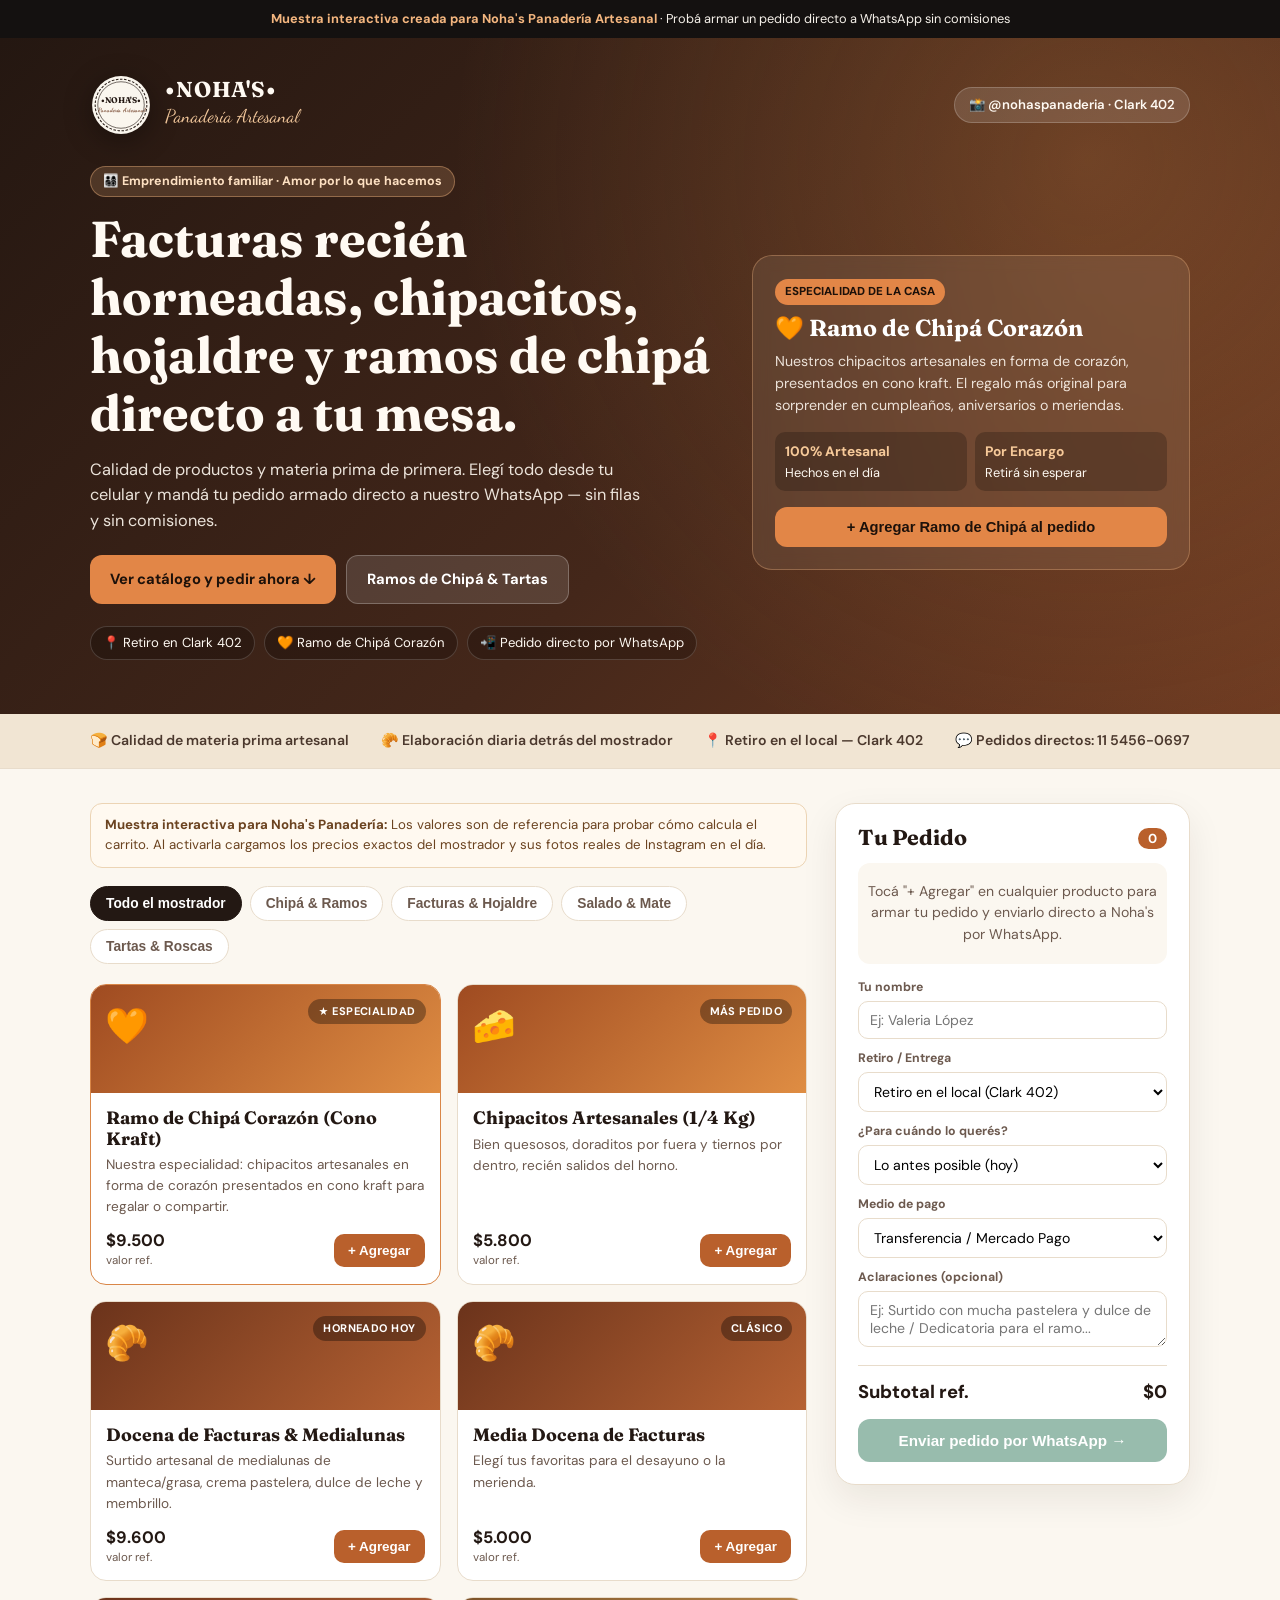
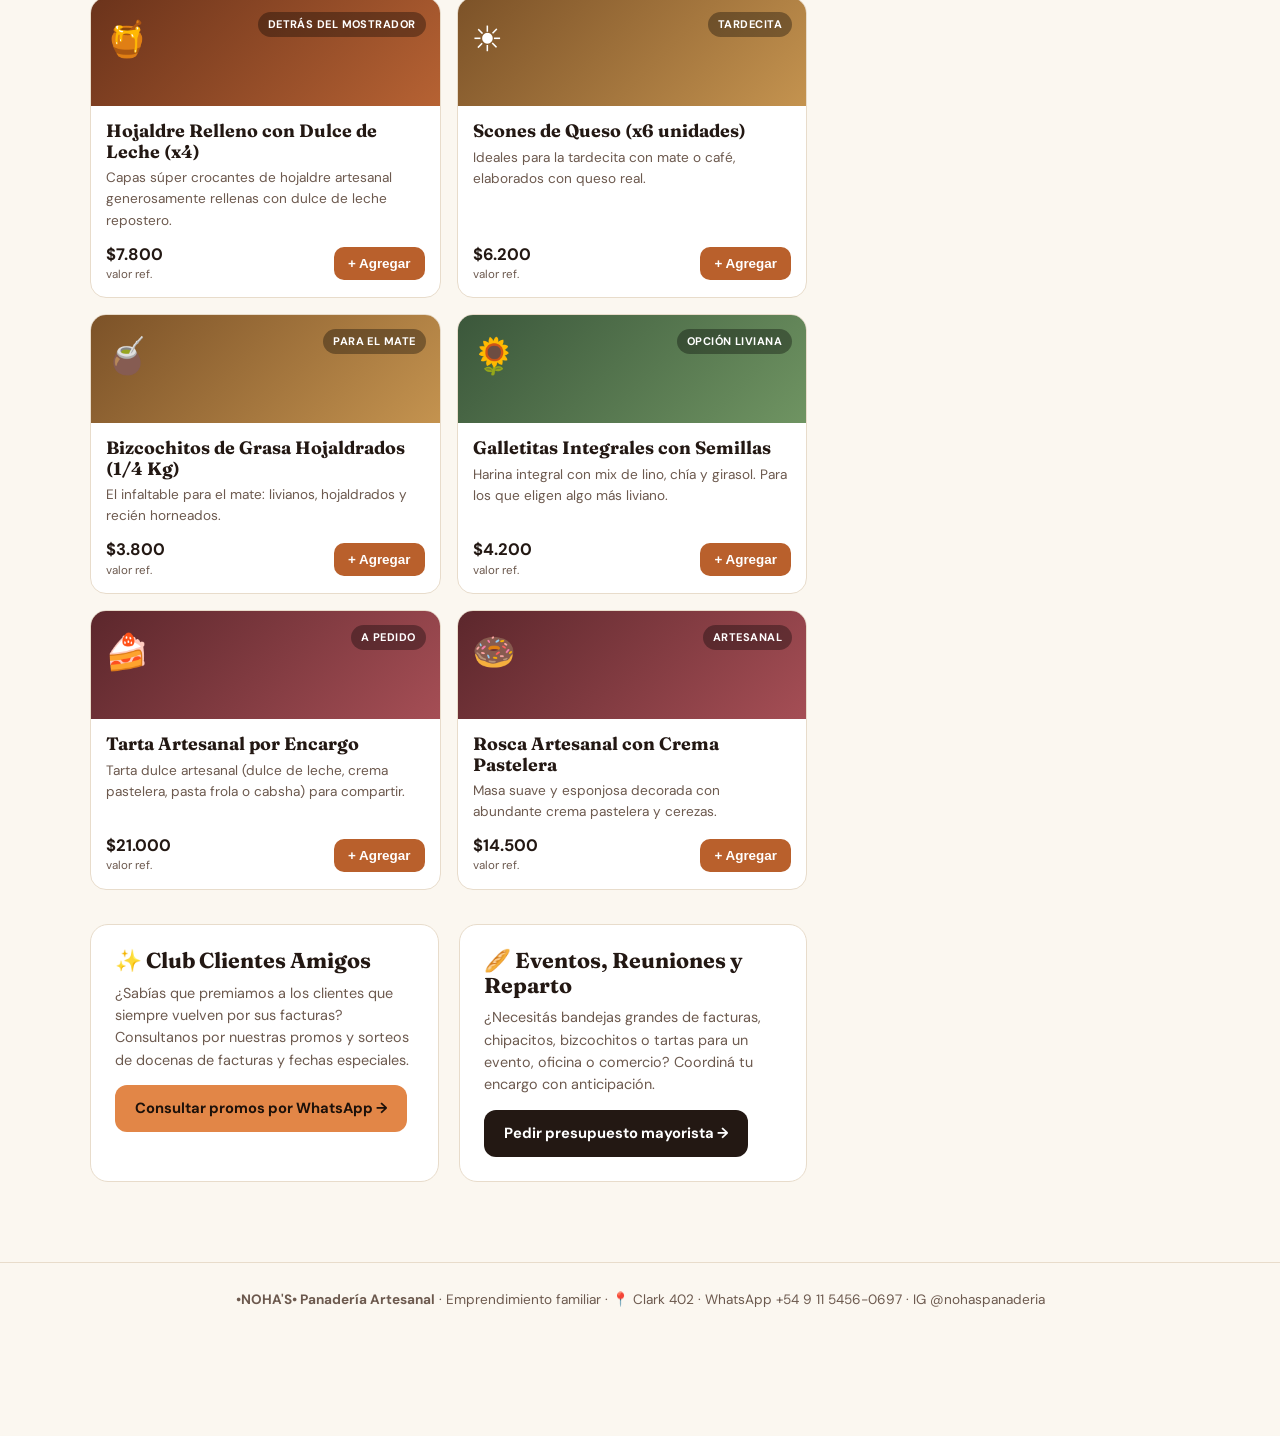
==== demos/nohas-panaderia/index.html @ 88c69ac3 "Agregar demo personalizada para Nohas Panaderia Artesanal" ====
<!DOCTYPE html>
<html lang="es">
<head>
  <meta charset="UTF-8" />
  <meta name="viewport" content="width=device-width, initial-scale=1.0" />
  <title>Noha's Panadería Artesanal — Pedidos Directos | Clark 402</title>
  <meta name="description" content="Emprendimiento familiar de panadería artesanal. Facturas, medialunas, chipacitos, ramos de chipá, scones de queso, hojaldre con dulce de leche y tartas. Pedidos directos a WhatsApp." />
  <link rel="preconnect" href="https://fonts.googleapis.com" />
  <link rel="preconnect" href="https://fonts.gstatic.com" crossorigin />
  <link href="https://fonts.googleapis.com/css2?family=DM+Sans:wght@400;500;600;700&family=Dancing+Script:wght@600;700&family=Fraunces:opsz,wght@9..144,600;9..144,700&display=swap" rel="stylesheet" />
  <style>
    :root {
      --bg: #fbf7f0;
      --kraft: #f1e5d3;
      --card: #ffffff;
      --ink: #231813;
      --muted: #6c594e;
      --crust: #b9602c;
      --crust-d: #96491e;
      --green: #1c6b4a;
      --green-d: #145338;
      --border: #e8dccb;
      --shadow: 0 14px 36px rgba(35, 24, 19, 0.08);
    }
    *, *::before, *::after { box-sizing: border-box; }
    html { scroll-behavior: smooth; }
    body {
      margin: 0;
      font-family: 'DM Sans', system-ui, -apple-system, sans-serif;
      background: var(--bg);
      color: var(--ink);
      line-height: 1.55;
      padding-bottom: 100px;
    }
    h1, h2, h3 { font-family: 'Fraunces', Georgia, serif; margin: 0; line-height: 1.15; }
    a { color: inherit; text-decoration: none; }

    /* Top sample bar */
    .demo-bar {
      background: #141110;
      color: #f6f1ea;
      padding: 9px 16px;
      font-size: 0.8rem;
      display: flex;
      justify-content: center;
      align-items: center;
      flex-wrap: wrap;
      gap: 10px;
      text-align: center;
    }
    .demo-bar strong { color: #f4b67f; }

    .wrap { width: min(1100px, 92%); margin: 0 auto; }

    /* Hero */
    .hero {
      background:
        radial-gradient(circle at 85% 18%, rgba(217, 134, 67, 0.28), transparent 52%),
        linear-gradient(135deg, #241711 0%, #44271a 58%, #6d3a21 100%);
      color: #fffaf3;
      padding: 36px 0 54px;
    }
    .hero-nav {
      display: flex;
      justify-content: space-between;
      align-items: center;
      flex-wrap: wrap;
      gap: 14px;
      margin-bottom: 30px;
    }
    .brand-lockup {
      display: flex;
      align-items: center;
      gap: 13px;
    }
    .stamp {
      width: 62px;
      height: 62px;
      flex-shrink: 0;
      filter: drop-shadow(0 6px 14px rgba(0, 0, 0, 0.35));
    }
    .brand-title {
      font-family: 'Fraunces', serif;
      font-size: 1.35rem;
      font-weight: 700;
      letter-spacing: 0.04em;
      line-height: 1.05;
    }
    .brand-sub {
      font-family: 'Dancing Script', cursive;
      font-size: 1.15rem;
      color: #f3c89c;
      display: block;
    }
    .ig-pill {
      background: rgba(255, 255, 255, 0.13);
      border: 1px solid rgba(255, 255, 255, 0.2);
      padding: 7px 14px;
      border-radius: 999px;
      font-size: 0.82rem;
      font-weight: 600;
      display: inline-flex;
      align-items: center;
      gap: 6px;
    }
    .hero-grid {
      display: grid;
      grid-template-columns: 1.18fr 0.82fr;
      gap: 32px;
      align-items: center;
    }
    .kicker {
      display: inline-block;
      background: rgba(244, 182, 127, 0.18);
      border: 1px solid rgba(244, 182, 127, 0.4);
      color: #fde0c2;
      padding: 5px 12px;
      border-radius: 999px;
      font-size: 0.78rem;
      font-weight: 700;
      margin-bottom: 14px;
    }
    .hero h1 {
      font-size: clamp(2rem, 4.4vw, 3.15rem);
      margin-bottom: 14px;
    }
    .hero-lead {
      font-size: 1.02rem;
      color: rgba(255, 248, 240, 0.9);
      margin: 0 0 22px;
      max-width: 560px;
    }
    .hero-actions {
      display: flex;
      flex-wrap: wrap;
      gap: 10px;
      margin-bottom: 22px;
    }
    .btn {
      display: inline-flex;
      align-items: center;
      justify-content: center;
      gap: 8px;
      padding: 12px 20px;
      border-radius: 12px;
      font-weight: 700;
      font-size: 0.92rem;
      border: none;
      cursor: pointer;
      transition: transform 0.14s ease, background 0.14s ease;
    }
    .btn:hover { transform: translateY(-1px); }
    .btn-warm { background: #e28647; color: #1d110a; }
    .btn-warm:hover { background: #d47636; }
    .btn-ghost { background: rgba(255, 255, 255, 0.12); color: #fff; border: 1px solid rgba(255, 255, 255, 0.24); }
    .hero-badges {
      display: flex;
      flex-wrap: wrap;
      gap: 9px;
      font-size: 0.82rem;
    }
    .hero-badges span {
      background: rgba(0, 0, 0, 0.24);
      border: 1px solid rgba(255, 255, 255, 0.16);
      padding: 6px 12px;
      border-radius: 999px;
    }

    /* Highlight promo card in hero */
    .signature-card {
      background: rgba(255, 250, 243, 0.08);
      border: 1px solid rgba(244, 182, 127, 0.34);
      backdrop-filter: blur(8px);
      border-radius: 20px;
      padding: 22px;
    }
    .sig-tag {
      display: inline-block;
      background: #e28647;
      color: #1d110a;
      font-size: 0.72rem;
      font-weight: 800;
      padding: 4px 10px;
      border-radius: 999px;
      text-transform: uppercase;
      margin-bottom: 10px;
    }
    .signature-card h3 { font-size: 1.45rem; margin-bottom: 8px; color: #fff; }
    .signature-card p { font-size: 0.89rem; color: rgba(255, 248, 240, 0.88); margin: 0 0 16px; }
    .sig-points {
      display: grid;
      grid-template-columns: 1fr 1fr;
      gap: 8px;
      margin-bottom: 16px;
      font-size: 0.8rem;
    }
    .sig-points div {
      background: rgba(0, 0, 0, 0.22);
      border-radius: 10px;
      padding: 9px 10px;
    }
    .sig-points strong { display: block; color: #f6c999; font-size: 0.86rem; }

    /* Story strip */
    .story-strip {
      background: var(--kraft);
      border-bottom: 1px solid var(--border);
      padding: 16px 0;
    }
    .story-inner {
      display: flex;
      justify-content: space-between;
      align-items: center;
      flex-wrap: wrap;
      gap: 12px;
      font-size: 0.88rem;
      color: #4b382d;
      font-weight: 600;
    }

    /* Main Shop Layout */
    .shop-section { padding: 34px 0 40px; }
    .shop-layout {
      display: grid;
      grid-template-columns: 1fr 355px;
      gap: 28px;
      align-items: start;
    }
    .notice {
      background: #fff9f0;
      border: 1px solid #ecd4b4;
      color: #6b4320;
      border-radius: 12px;
      padding: 11px 14px;
      font-size: 0.83rem;
      margin-bottom: 18px;
    }

    .filters {
      display: flex;
      flex-wrap: wrap;
      gap: 8px;
      margin-bottom: 20px;
    }
    .fbtn {
      border: 1px solid var(--border);
      background: var(--card);
      color: var(--muted);
      padding: 9px 15px;
      border-radius: 999px;
      font-weight: 600;
      font-size: 0.86rem;
      cursor: pointer;
    }
    .fbtn.active {
      background: var(--ink);
      color: #fff;
      border-color: var(--ink);
    }

    .products-grid {
      display: grid;
      grid-template-columns: repeat(2, 1fr);
      gap: 16px;
    }
    .pcard {
      background: var(--card);
      border: 1px solid var(--border);
      border-radius: 16px;
      overflow: hidden;
      display: flex;
      flex-direction: column;
      transition: box-shadow 0.16s ease, transform 0.16s ease;
    }
    .pcard:hover { box-shadow: var(--shadow); transform: translateY(-2px); }
    .pcard.featured { border-color: #d98647; }

    .part {
      height: 108px;
      padding: 14px;
      display: flex;
      justify-content: space-between;
      align-items: flex-start;
      color: #fff;
      font-size: 2.2rem;
    }
    .art-chipa { background: linear-gradient(135deg, #9f4b21, #df8d43); }
    .art-dulce { background: linear-gradient(135deg, #6b331b, #b66233); }
    .art-salado { background: linear-gradient(135deg, #7c5228, #c4934f); }
    .art-tartas { background: linear-gradient(135deg, #5c272c, #a54e55); }
    .art-sano { background: linear-gradient(135deg, #3b573b, #6f9462); }

    .ptag {
      background: rgba(0, 0, 0, 0.34);
      font-size: 0.69rem;
      font-weight: 700;
      padding: 4px 10px;
      border-radius: 999px;
      letter-spacing: 0.04em;
    }
    .pbody {
      padding: 15px;
      display: flex;
      flex-direction: column;
      flex: 1;
    }
    .pbody h3 { font-size: 1.12rem; margin-bottom: 5px; }
    .pbody p { color: var(--muted); font-size: 0.85rem; margin: 0 0 14px; flex: 1; }
    .pbot {
      display: flex;
      justify-content: space-between;
      align-items: center;
      gap: 8px;
    }
    .price-wrap { line-height: 1.15; }
    .price { font-weight: 700; font-size: 1.04rem; display: block; }
    .price-ref { font-size: 0.72rem; color: var(--muted); }

    .add-btn {
      background: var(--crust);
      color: #fff;
      border: none;
      border-radius: 10px;
      padding: 9px 14px;
      font-weight: 700;
      font-size: 0.84rem;
      cursor: pointer;
    }
    .add-btn:hover { background: var(--crust-d); }

    /* Cart Panel */
    .cart {
      position: sticky;
      top: 18px;
      background: var(--card);
      border: 1px solid var(--border);
      border-radius: 20px;
      padding: 22px;
      box-shadow: var(--shadow);
    }
    .cart h2 {
      font-size: 1.35rem;
      margin-bottom: 12px;
      display: flex;
      justify-content: space-between;
      align-items: center;
    }
    .cnt {
      background: var(--crust);
      color: #fff;
      font-family: 'DM Sans', sans-serif;
      font-size: 0.82rem;
      padding: 3px 10px;
      border-radius: 999px;
    }
    .citems {
      display: flex;
      flex-direction: column;
      gap: 10px;
      max-height: 230px;
      overflow-y: auto;
      margin-bottom: 14px;
    }
    .empty {
      text-align: center;
      color: var(--muted);
      font-size: 0.88rem;
      padding: 18px 10px;
      background: var(--bg);
      border-radius: 12px;
    }
    .crow {
      display: flex;
      justify-content: space-between;
      align-items: center;
      gap: 8px;
      padding-bottom: 9px;
      border-bottom: 1px solid var(--border);
      font-size: 0.86rem;
    }
    .qty { display: flex; align-items: center; gap: 6px; }
    .qbtn {
      width: 25px; height: 25px;
      border-radius: 7px;
      border: 1px solid var(--border);
      background: var(--bg);
      font-weight: 700;
      cursor: pointer;
    }

    .fg { margin-bottom: 10px; }
    .fg label { display: block; font-size: 0.77rem; font-weight: 700; color: var(--muted); margin-bottom: 4px; }
    .fg input, .fg select, .fg textarea {
      width: 100%;
      padding: 9px 11px;
      border: 1px solid var(--border);
      border-radius: 10px;
      font-family: inherit;
      font-size: 0.88rem;
      background: #fff;
    }
    .fg textarea { resize: vertical; min-height: 54px; }

    .tot {
      display: flex;
      justify-content: space-between;
      align-items: baseline;
      padding: 12px 0;
      border-top: 1px solid var(--border);
      margin-top: 4px;
      font-size: 1.15rem;
      font-weight: 800;
    }
    .wa-btn {
      width: 100%;
      background: var(--green);
      color: #fff;
      border: none;
      border-radius: 12px;
      padding: 13px 15px;
      font-weight: 700;
      font-size: 0.95rem;
      cursor: pointer;
    }
    .wa-btn:hover { background: var(--green-d); }
    .wa-btn:disabled { opacity: 0.45; cursor: not-allowed; }

    /* Info / Loyalty / Wholesale Band */
    .extra-grid {
      display: grid;
      grid-template-columns: 1fr 1fr;
      gap: 20px;
      margin-top: 34px;
    }
    .extra-card {
      background: var(--card);
      border: 1px solid var(--border);
      border-radius: 18px;
      padding: 24px;
    }
    .extra-card h3 { font-size: 1.35rem; margin-bottom: 8px; }
    .extra-card p { color: var(--muted); font-size: 0.9rem; margin: 0 0 14px; }

    /* Floating mobile cart bar */
    .mobile-bar {
      display: none;
      position: fixed;
      left: 14px;
      right: 14px;
      bottom: 14px;
      background: var(--ink);
      color: #fff;
      border-radius: 16px;
      padding: 13px 18px;
      box-shadow: 0 14px 36px rgba(0, 0, 0, 0.35);
      justify-content: space-between;
      align-items: center;
      z-index: 80;
    }
    .mobile-bar strong { color: #f6c999; }
    .mobile-bar a {
      background: #e28647;
      color: #1d110a;
      font-weight: 800;
      font-size: 0.85rem;
      padding: 8px 14px;
      border-radius: 10px;
    }

    /* Modal */
    .modal-bg {
      position: fixed;
      inset: 0;
      background: rgba(0, 0, 0, 0.62);
      display: none;
      place-items: center;
      padding: 16px;
      z-index: 100;
    }
    .modal-bg.open { display: grid; }
    .modal {
      background: #fff;
      border-radius: 20px;
      padding: 24px;
      width: min(470px, 100%);
    }
    .modal pre {
      background: #edf7f1;
      border: 1px solid #bde3cc;
      border-radius: 12px;
      padding: 14px;
      white-space: pre-wrap;
      font-family: inherit;
      font-size: 0.87rem;
      color: #143627;
      margin: 12px 0 16px;
    }
    .mact { display: flex; gap: 10px; }
    .bsec {
      flex: 1;
      background: #eee;
      border: none;
      border-radius: 10px;
      padding: 11px;
      font-weight: 700;
      cursor: pointer;
    }

    footer {
      border-top: 1px solid var(--border);
      padding: 26px 0;
      margin-top: 40px;
      text-align: center;
      color: var(--muted);
      font-size: 0.85rem;
    }

    @media (max-width: 900px) {
      .hero-grid, .shop-layout, .products-grid, .extra-grid { grid-template-columns: 1fr; }
      .cart { position: static; }
      .mobile-bar.has-items { display: flex; }
    }
  </style>
</head>
<body>
  <div class="demo-bar">
    <span><strong>Muestra interactiva creada para Noha's Panadería Artesanal</strong> · Probá armar un pedido directo a WhatsApp sin comisiones</span>
  </div>

  <header class="hero">
    <div class="wrap">
      <div class="hero-nav">
        <div class="brand-lockup">
          <!-- Sello artesanal inspirado en el logo oficial de @nohaspanaderia -->
          <svg class="stamp" viewBox="0 0 120 120" xmlns="http://www.w3.org/2000/svg" aria-label="Logo Noha's Panadería Artesanal">
            <circle cx="60" cy="60" r="56" fill="#FAF6EE" />
            <circle cx="60" cy="60" r="50" fill="none" stroke="#231813" stroke-width="2" stroke-dasharray="5 3" />
            <circle cx="60" cy="60" r="45" fill="none" stroke="#231813" stroke-width="1.2" />
            <text x="60" y="57" text-anchor="middle" font-family="Fraunces, Georgia, serif" font-size="16" font-weight="700" fill="#231813">•NOHA'S•</text>
            <text x="60" y="74" text-anchor="middle" font-family="Dancing Script, cursive" font-size="11.5" font-weight="700" fill="#6D3A21">Panadería Artesanal</text>
          </svg>
          <div>
            <div class="brand-title">•NOHA'S•</div>
            <span class="brand-sub">Panadería Artesanal</span>
          </div>
        </div>
        <a class="ig-pill" href="https://www.instagram.com/nohaspanaderia/" target="_blank" rel="noopener noreferrer">
          📸 @nohaspanaderia · Clark 402
        </a>
      </div>

      <div class="hero-grid">
        <div>
          <span class="kicker">👨‍👩‍👧‍👦 Emprendimiento familiar · Amor por lo que hacemos</span>
          <h1>Facturas recién horneadas, chipacitos, hojaldre y ramos de chipá directo a tu mesa.</h1>
          <p class="hero-lead">
            Calidad de productos y materia prima de primera. Elegí todo desde tu celular y mandá tu pedido armado directo a nuestro WhatsApp — sin filas y sin comisiones.
          </p>
          <div class="hero-actions">
            <a href="#catalogo" class="btn btn-warm">Ver catálogo y pedir ahora ↓</a>
            <a href="#encargos" class="btn btn-ghost">Ramos de Chipá & Tartas</a>
          </div>
          <div class="hero-badges">
            <span>📍 Retiro en Clark 402</span>
            <span>🧡 Ramo de Chipá Corazón</span>
            <span>📲 Pedido directo por WhatsApp</span>
          </div>
        </div>

        <div class="signature-card">
          <span class="sig-tag">Especialidad de la casa</span>
          <h3>🧡 Ramo de Chipá Corazón</h3>
          <p>Nuestros chipacitos artesanales en forma de corazón, presentados en cono kraft. El regalo más original para sorprender en cumpleaños, aniversarios o meriendas.</p>
          <div class="sig-points">
            <div><strong>100% Artesanal</strong>Hechos en el día</div>
            <div><strong>Por Encargo</strong>Retirá sin esperar</div>
          </div>
          <button class="btn btn-warm" style="width:100%;" onclick="addItem(1); document.getElementById('pedido').scrollIntoView({behavior:'smooth'});">
            + Agregar Ramo de Chipá al pedido
          </button>
        </div>
      </div>
    </div>
  </header>

  <div class="story-strip">
    <div class="wrap story-inner">
      <span>🍞 Calidad de materia prima artesanal</span>
      <span>🥐 Elaboración diaria detrás del mostrador</span>
      <span>📍 Retiro en el local — Clark 402</span>
      <span>💬 Pedidos directos: 11 5456-0697</span>
    </div>
  </div>

  <main class="wrap shop-section" id="catalogo">
    <div class="shop-layout">
      <section>
        <div class="notice">
          <strong>Muestra interactiva para Noha's Panadería:</strong> Los valores son de referencia para probar cómo calcula el carrito. Al activarla cargamos los precios exactos del mostrador y sus fotos reales de Instagram en el día.
        </div>

        <div class="filters">
          <button class="fbtn active" data-cat="todos">Todo el mostrador</button>
          <button class="fbtn" data-cat="chipa">Chipá & Ramos</button>
          <button class="fbtn" data-cat="facturas">Facturas & Hojaldre</button>
          <button class="fbtn" data-cat="salado">Salado & Mate</button>
          <button class="fbtn" data-cat="tartas">Tartas & Roscas</button>
        </div>

        <div class="products-grid" id="grid"></div>

        <div class="extra-grid" id="encargos">
          <div class="extra-card">
            <h3>✨ Club Clientes Amigos</h3>
            <p>¿Sabías que premiamos a los clientes que siempre vuelven por sus facturas? Consultanos por nuestras promos y sorteos de docenas de facturas y fechas especiales.</p>
            <a class="btn btn-warm" href="https://wa.me/5491154560697?text=Hola%20Noha's!%20Quiero%20consultar%20por%20las%20promos%20de%20facturas%20y%20encargos." target="_blank" rel="noopener noreferrer">
              Consultar promos por WhatsApp →
            </a>
          </div>
          <div class="extra-card">
            <h3>🥖 Eventos, Reuniones y Reparto</h3>
            <p>¿Necesitás bandejas grandes de facturas, chipacitos, bizcochitos o tartas para un evento, oficina o comercio? Coordiná tu encargo con anticipación.</p>
            <a class="btn" style="background:#231813;color:#fff;" href="https://wa.me/5491154560697?text=Hola%20Noha's!%20Quiero%20consultar%20por%20un%20pedido%20grande%20/%20mayorista." target="_blank" rel="noopener noreferrer">
              Pedir presupuesto mayorista →
            </a>
          </div>
        </div>
      </section>

      <aside class="cart" id="pedido" aria-label="Tu pedido en Noha's">
        <h2>Tu Pedido <span class="cnt" id="cnt">0</span></h2>
        <div class="citems" id="citems">
          <div class="empty">Tocá "+ Agregar" en cualquier producto para armar tu pedido y enviarlo directo a Noha's por WhatsApp.</div>
        </div>

        <div class="fg">
          <label for="custName">Tu nombre</label>
          <input id="custName" type="text" placeholder="Ej: Valeria López" />
        </div>
        <div class="fg">
          <label for="mode">Retiro / Entrega</label>
          <select id="mode">
            <option value="Retiro en el local (Clark 402)">Retiro en el local (Clark 402)</option>
            <option value="Consultar disponibilidad de envío">Consultar disponibilidad de envío</option>
          </select>
        </div>
        <div class="fg">
          <label for="when">¿Para cuándo lo querés?</label>
          <select id="when">
            <option value="Lo antes posible (hoy)">Lo antes posible (hoy)</option>
            <option value="Hoy a la tarde (para el mate)">Hoy a la tarde (para el mate)</option>
            <option value="Encargo programado (mañana / fin de semana)">Encargo programado (mañana / fin de semana)</option>
          </select>
        </div>
        <div class="fg">
          <label for="pay">Medio de pago</label>
          <select id="pay">
            <option value="Transferencia / Mercado Pago">Transferencia / Mercado Pago</option>
            <option value="Efectivo en el local">Efectivo en el local</option>
          </select>
        </div>
        <div class="fg">
          <label for="notes">Aclaraciones (opcional)</label>
          <textarea id="notes" placeholder="Ej: Surtido con mucha pastelera y dulce de leche / Dedicatoria para el ramo..."></textarea>
        </div>

        <div class="tot">
          <span>Subtotal ref.</span>
          <span id="tot">$0</span>
        </div>
        <button class="wa-btn" id="sendBtn" disabled>Enviar pedido por WhatsApp →</button>
      </aside>
    </div>
  </main>

  <div class="mobile-bar" id="mobileBar">
    <div>
      <span id="mCount">0 prod.</span> · <strong id="mTotal">$0</strong>
    </div>
    <a href="#pedido">Ver mi pedido →</a>
  </div>

  <div class="modal-bg" id="mbg">
    <div class="modal">
      <h3>¡Pedido armado para Noha's!</h3>
      <p style="color:#6c594e;font-size:0.87rem;margin:6px 0 0;">Así llega el mensaje ordenado directo al WhatsApp del local (+54 9 11 5456-0697):</p>
      <pre id="pre"></pre>
      <div class="mact">
        <button class="bsec" id="cls">Seguir editando</button>
        <a class="wa-btn" id="go" href="#" target="_blank" rel="noopener noreferrer" style="text-align:center;flex:1.4;">Abrir en WhatsApp →</a>
      </div>
    </div>
  </div>

  <footer>
    <div class="wrap">
      <strong>•NOHA'S• Panadería Artesanal</strong> · Emprendimiento familiar · 📍 Clark 402 · WhatsApp +54 9 11 5456-0697 · IG @nohaspanaderia
    </div>
  </footer>

  <script>
    const NOHAS_WA = '5491154560697';

    const PRODUCTS = [
      { id: 1, name: 'Ramo de Chipá Corazón (Cono Kraft)', desc: 'Nuestra especialidad: chipacitos artesanales en forma de corazón presentados en cono kraft para regalar o compartir.', price: 9500, cat: 'chipa', icon: '🧡', tag: '★ ESPECIALIDAD', art: 'art-chipa', featured: true },
      { id: 2, name: 'Chipacitos Artesanales (1/4 Kg)', desc: 'Bien quesosos, doraditos por fuera y tiernos por dentro, recién salidos del horno.', price: 5800, cat: 'chipa', icon: '🧀', tag: 'MÁS PEDIDO', art: 'art-chipa' },
      { id: 3, name: 'Docena de Facturas & Medialunas', desc: 'Surtido artesanal de medialunas de manteca/grasa, crema pastelera, dulce de leche y membrillo.', price: 9600, cat: 'facturas', icon: '🥐', tag: 'HORNEADO HOY', art: 'art-dulce' },
      { id: 4, name: 'Media Docena de Facturas', desc: 'Elegí tus favoritas para el desayuno o la merienda.', price: 5000, cat: 'facturas', icon: '🥐', tag: 'CLÁSICO', art: 'art-dulce' },
      { id: 5, name: 'Hojaldre Relleno con Dulce de Leche (x4)', desc: 'Capas súper crocantes de hojaldre artesanal generosamente rellenas con dulce de leche repostero.', price: 7800, cat: 'facturas', icon: '🍯', tag: 'DETRÁS DEL MOSTRADOR', art: 'art-dulce' },
      { id: 6, name: 'Scones de Queso (x6 unidades)', desc: 'Ideales para la tardecita con mate o café, elaborados con queso real.', price: 6200, cat: 'salado', icon: '☀️', tag: 'TARDECITA', art: 'art-salado' },
      { id: 7, name: 'Bizcochitos de Grasa Hojaldrados (1/4 Kg)', desc: 'El infaltable para el mate: livianos, hojaldrados y recién horneados.', price: 3800, cat: 'salado', icon: '🧉', tag: 'PARA EL MATE', art: 'art-salado' },
      { id: 8, name: 'Galletitas Integrales con Semillas', desc: 'Harina integral con mix de lino, chía y girasol. Para los que eligen algo más liviano.', price: 4200, cat: 'salado', icon: '🌻', tag: 'OPCIÓN LIVIANA', art: 'art-sano' },
      { id: 9, name: 'Tarta Artesanal por Encargo', desc: 'Tarta dulce artesanal (dulce de leche, crema pastelera, pasta frola o cabsha) para compartir.', price: 21000, cat: 'tartas', icon: '🍰', tag: 'A PEDIDO', art: 'art-tartas' },
      { id: 10, name: 'Rosca Artesanal con Crema Pastelera', desc: 'Masa suave y esponjosa decorada con abundante crema pastelera y cerezas.', price: 14500, cat: 'tartas', icon: '🍩', tag: 'ARTESANAL', art: 'art-tartas' }
    ];

    const cart = new Map();
    let activeCat = 'todos';
    const fmt = n => '$' + n.toLocaleString('es-AR');

    function renderProducts() {
      const list = activeCat === 'todos' ? PRODUCTS : PRODUCTS.filter(p => p.cat === activeCat);
      document.getElementById('grid').innerHTML = list.map(p => `
        <article class="pcard ${p.featured ? 'featured' : ''}">
          <div class="part ${p.art}">
            <span>${p.icon}</span>
            <span class="ptag">${p.tag}</span>
          </div>
          <div class="pbody">
            <h3>${p.name}</h3>
            <p>${p.desc}</p>
            <div class="pbot">
              <div class="price-wrap">
                <span class="price">${fmt(p.price)}</span>
                <span class="price-ref">valor ref.</span>
              </div>
              <button class="add-btn" onclick="addItem(${p.id})">+ Agregar</button>
            </div>
          </div>
        </article>
      `).join('');
    }

    window.addItem = function(id) {
      cart.set(id, (cart.get(id) || 0) + 1);
      renderCart();
    };

    window.chgItem = function(id, delta) {
      const next = (cart.get(id) || 0) + delta;
      if (next <= 0) cart.delete(id);
      else cart.set(id, next);
      renderCart();
    };

    function renderCart() {
      let count = 0, total = 0, html = '';
      cart.forEach((qty, id) => {
        const p = PRODUCTS.find(x => x.id === id);
        if (!p) return;
        count += qty;
        total += p.price * qty;
        html += `
          <div class="crow">
            <div>
              <strong>${p.name}</strong><br/>
              <span style="color:#6c594e">${fmt(p.price * qty)}</span>
            </div>
            <div class="qty">
              <button class="qbtn" onclick="chgItem(${id}, -1)">-</button>
              <span>${qty}</span>
              <button class="qbtn" onclick="chgItem(${id}, 1)">+</button>
            </div>
          </div>
        `;
      });

      document.getElementById('cnt').textContent = count;
      document.getElementById('tot').textContent = fmt(total);
      document.getElementById('sendBtn').disabled = count === 0;
      document.getElementById('citems').innerHTML = count
        ? html
        : '<div class="empty">Tocá "+ Agregar" en cualquier producto para armar tu pedido y enviarlo directo a Noha\'s por WhatsApp.</div>';

      const mb = document.getElementById('mobileBar');
      document.getElementById('mCount').textContent = `${count} ${count === 1 ? 'prod.' : 'prods.'}`;
      document.getElementById('mTotal').textContent = fmt(total);
      mb.classList.toggle('has-items', count > 0);
    }

    document.querySelectorAll('.fbtn').forEach(btn => {
      btn.addEventListener('click', () => {
        document.querySelectorAll('.fbtn').forEach(b => b.classList.remove('active'));
        btn.classList.add('active');
        activeCat = btn.dataset.cat;
        renderProducts();
      });
    });

    document.getElementById('sendBtn').addEventListener('click', () => {
      const name = document.getElementById('custName').value.trim() || 'Cliente';
      const mode = document.getElementById('mode').value;
      const when = document.getElementById('when').value;
      const pay = document.getElementById('pay').value;
      const notes = document.getElementById('notes').value.trim();

      let total = 0;
      const lines = [`Hola Noha's Panadería! Soy ${name} y quiero hacer este pedido:`];
      cart.forEach((qty, id) => {
        const p = PRODUCTS.find(x => x.id === id);
        total += p.price * qty;
        lines.push(`• ${qty}x ${p.name}`);
      });
      lines.push('');
      lines.push(`📍 Modalidad: ${mode}`);
      lines.push(`⏰ Cuándo: ${when}`);
      lines.push(`💳 Pago: ${pay}`);
      if (notes) lines.push(`📝 Notas: ${notes}`);
      lines.push(`Total ref.: ${fmt(total)} (a confirmar por el local)`);

      const msg = lines.join('\n');
      document.getElementById('pre').textContent = msg;
      document.getElementById('go').href = `https://wa.me/${NOHAS_WA}?text=${encodeURIComponent(msg)}`;
      document.getElementById('mbg').classList.add('open');
    });

    document.getElementById('cls').addEventListener('click', () => {
      document.getElementById('mbg').classList.remove('open');
    });

    renderProducts();
    renderCart();
  </script>
</body>
</html>
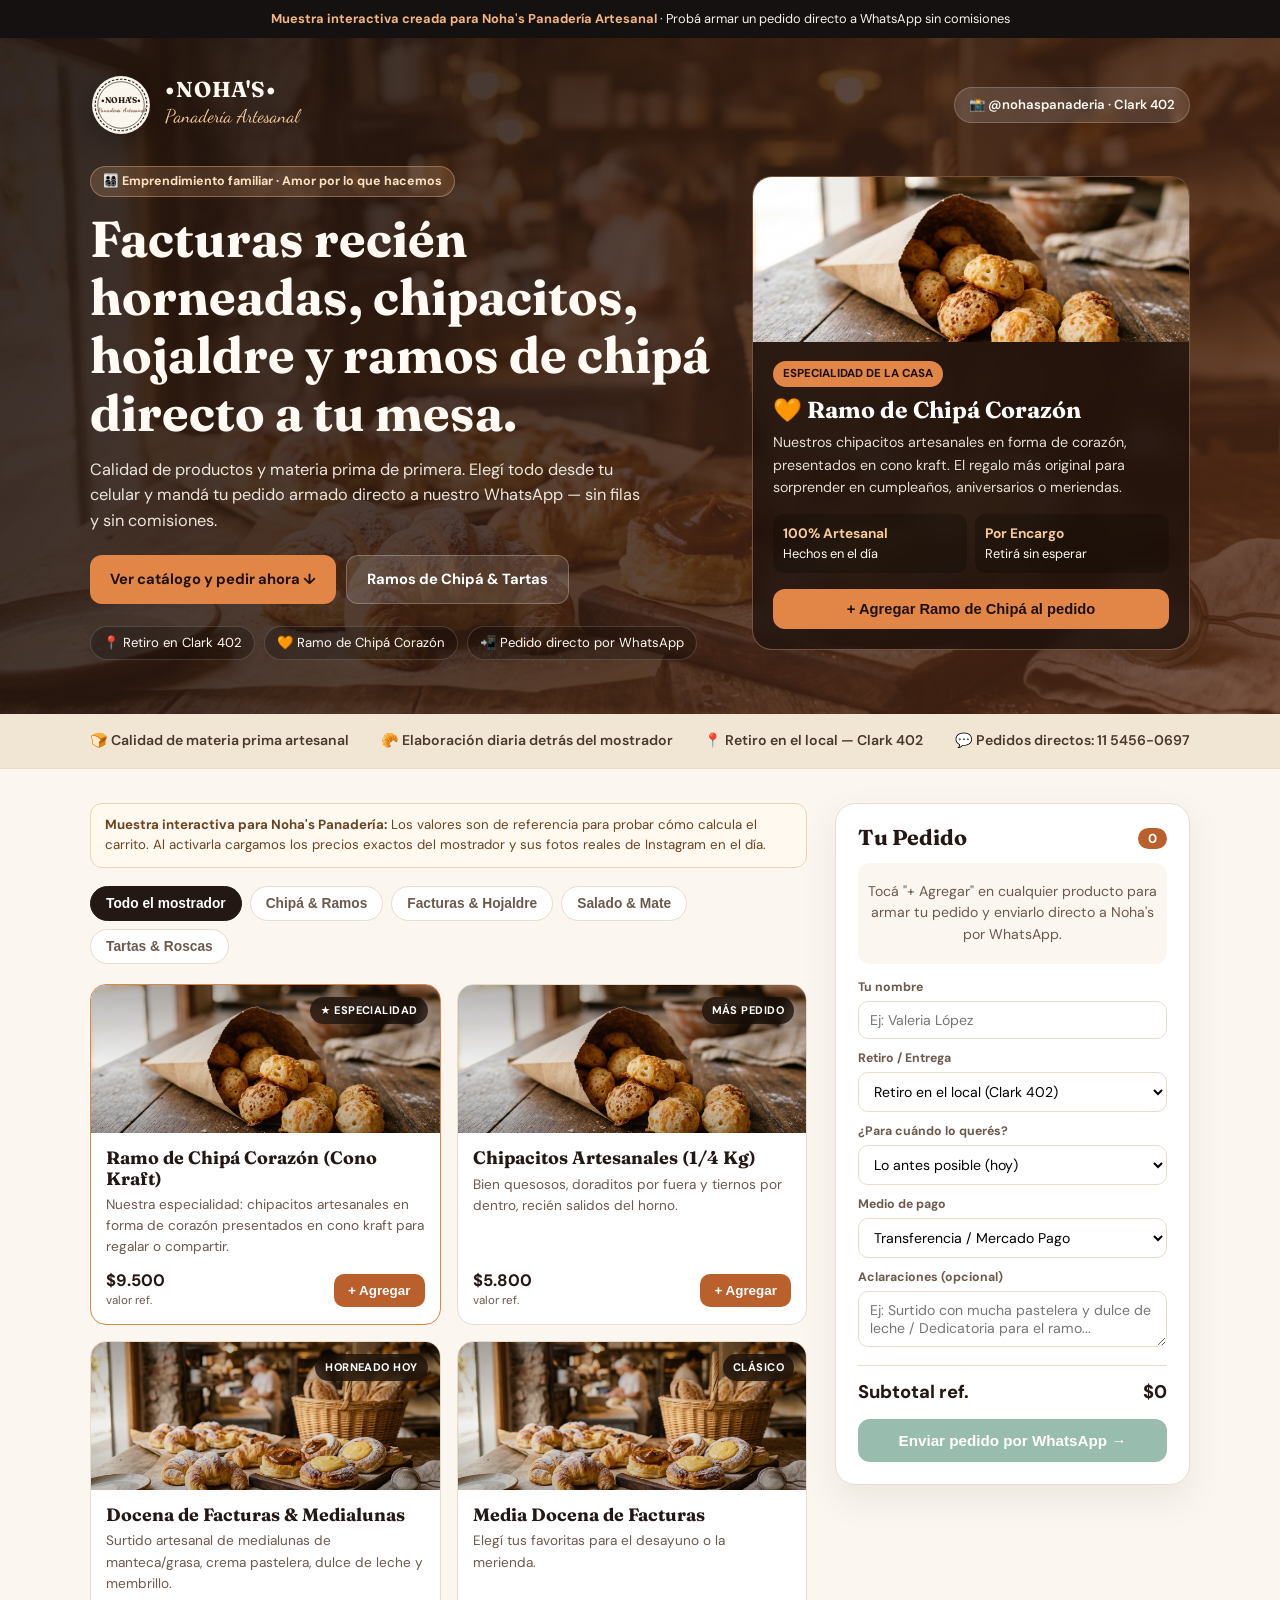
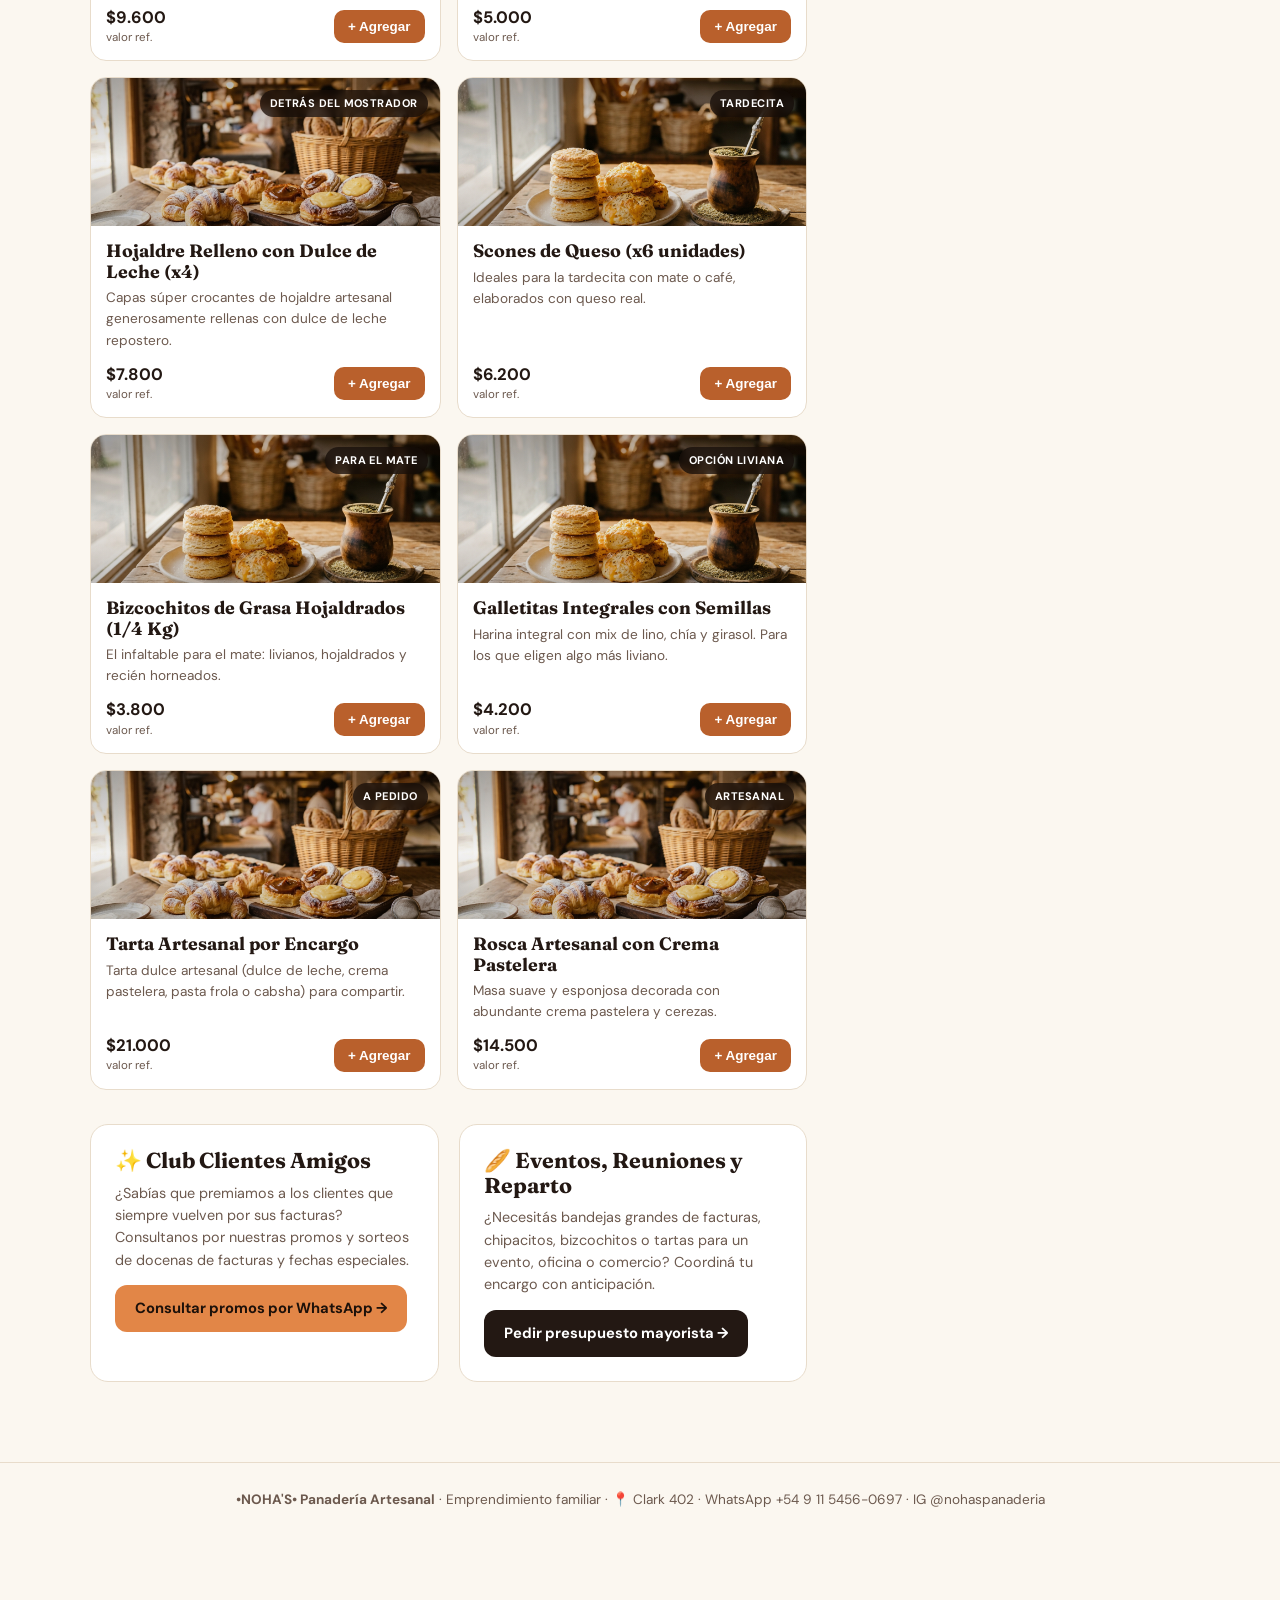
==== commit 885b7b23: "Integrar fotos editoriales en demo de Nohas Panaderia" ====
--- a/demos/nohas-panaderia/index.html
+++ b/demos/nohas-panaderia/index.html
@@ -55,8 +55,8 @@
     /* Hero */
     .hero {
       background:
-        radial-gradient(circle at 85% 18%, rgba(217, 134, 67, 0.28), transparent 52%),
-        linear-gradient(135deg, #241711 0%, #44271a 58%, #6d3a21 100%);
+        linear-gradient(125deg, rgba(28, 17, 12, 0.9) 0%, rgba(56, 31, 20, 0.82) 56%, rgba(88, 45, 24, 0.76) 100%),
+        url('./img/facturas.jpg') center/cover no-repeat;
       color: #fffaf3;
       padding: 36px 0 54px;
     }
@@ -168,12 +168,19 @@
 
     /* Highlight promo card in hero */
     .signature-card {
-      background: rgba(255, 250, 243, 0.08);
-      border: 1px solid rgba(244, 182, 127, 0.34);
-      backdrop-filter: blur(8px);
+      background: rgba(24, 15, 11, 0.72);
+      border: 1px solid rgba(244, 182, 127, 0.38);
+      backdrop-filter: blur(10px);
       border-radius: 20px;
-      padding: 22px;
-    }
+      overflow: hidden;
+    }
+    .sig-img {
+      width: 100%;
+      height: 165px;
+      object-fit: cover;
+      display: block;
+    }
+    .sig-body { padding: 18px 20px 20px; }
     .sig-tag {
       display: inline-block;
       background: #e28647;
@@ -276,25 +283,32 @@
     .pcard.featured { border-color: #d98647; }
 
     .part {
-      height: 108px;
-      padding: 14px;
-      display: flex;
-      justify-content: space-between;
+      position: relative;
+      height: 148px;
+      padding: 12px;
+      display: flex;
+      justify-content: flex-end;
       align-items: flex-start;
       color: #fff;
-      font-size: 2.2rem;
-    }
-    .art-chipa { background: linear-gradient(135deg, #9f4b21, #df8d43); }
-    .art-dulce { background: linear-gradient(135deg, #6b331b, #b66233); }
-    .art-salado { background: linear-gradient(135deg, #7c5228, #c4934f); }
-    .art-tartas { background: linear-gradient(135deg, #5c272c, #a54e55); }
-    .art-sano { background: linear-gradient(135deg, #3b573b, #6f9462); }
-
+      background-size: cover;
+      background-position: center;
+      overflow: hidden;
+    }
+    .part::after {
+      content: "";
+      position: absolute;
+      inset: 0;
+      background: linear-gradient(180deg, rgba(20, 12, 8, 0.32) 0%, rgba(20, 12, 8, 0.05) 55%, rgba(20, 12, 8, 0.25) 100%);
+      pointer-events: none;
+    }
     .ptag {
-      background: rgba(0, 0, 0, 0.34);
+      position: relative;
+      z-index: 2;
+      background: rgba(20, 12, 8, 0.72);
+      backdrop-filter: blur(4px);
       font-size: 0.69rem;
       font-weight: 700;
-      padding: 4px 10px;
+      padding: 5px 10px;
       border-radius: 999px;
       letter-spacing: 0.04em;
     }
@@ -568,16 +582,19 @@
         </div>
 
         <div class="signature-card">
-          <span class="sig-tag">Especialidad de la casa</span>
-          <h3>🧡 Ramo de Chipá Corazón</h3>
-          <p>Nuestros chipacitos artesanales en forma de corazón, presentados en cono kraft. El regalo más original para sorprender en cumpleaños, aniversarios o meriendas.</p>
-          <div class="sig-points">
-            <div><strong>100% Artesanal</strong>Hechos en el día</div>
-            <div><strong>Por Encargo</strong>Retirá sin esperar</div>
+          <img class="sig-img" src="./img/chipa.jpg" alt="Chipacitos artesanales en cono kraft de Noha's Panadería" />
+          <div class="sig-body">
+            <span class="sig-tag">Especialidad de la casa</span>
+            <h3>🧡 Ramo de Chipá Corazón</h3>
+            <p>Nuestros chipacitos artesanales en forma de corazón, presentados en cono kraft. El regalo más original para sorprender en cumpleaños, aniversarios o meriendas.</p>
+            <div class="sig-points">
+              <div><strong>100% Artesanal</strong>Hechos en el día</div>
+              <div><strong>Por Encargo</strong>Retirá sin esperar</div>
+            </div>
+            <button class="btn btn-warm" style="width:100%;" onclick="addItem(1); document.getElementById('pedido').scrollIntoView({behavior:'smooth'});">
+              + Agregar Ramo de Chipá al pedido
+            </button>
           </div>
-          <button class="btn btn-warm" style="width:100%;" onclick="addItem(1); document.getElementById('pedido').scrollIntoView({behavior:'smooth'});">
-            + Agregar Ramo de Chipá al pedido
-          </button>
         </div>
       </div>
     </div>
@@ -702,16 +719,16 @@
     const NOHAS_WA = '5491154560697';
 
     const PRODUCTS = [
-      { id: 1, name: 'Ramo de Chipá Corazón (Cono Kraft)', desc: 'Nuestra especialidad: chipacitos artesanales en forma de corazón presentados en cono kraft para regalar o compartir.', price: 9500, cat: 'chipa', icon: '🧡', tag: '★ ESPECIALIDAD', art: 'art-chipa', featured: true },
-      { id: 2, name: 'Chipacitos Artesanales (1/4 Kg)', desc: 'Bien quesosos, doraditos por fuera y tiernos por dentro, recién salidos del horno.', price: 5800, cat: 'chipa', icon: '🧀', tag: 'MÁS PEDIDO', art: 'art-chipa' },
-      { id: 3, name: 'Docena de Facturas & Medialunas', desc: 'Surtido artesanal de medialunas de manteca/grasa, crema pastelera, dulce de leche y membrillo.', price: 9600, cat: 'facturas', icon: '🥐', tag: 'HORNEADO HOY', art: 'art-dulce' },
-      { id: 4, name: 'Media Docena de Facturas', desc: 'Elegí tus favoritas para el desayuno o la merienda.', price: 5000, cat: 'facturas', icon: '🥐', tag: 'CLÁSICO', art: 'art-dulce' },
-      { id: 5, name: 'Hojaldre Relleno con Dulce de Leche (x4)', desc: 'Capas súper crocantes de hojaldre artesanal generosamente rellenas con dulce de leche repostero.', price: 7800, cat: 'facturas', icon: '🍯', tag: 'DETRÁS DEL MOSTRADOR', art: 'art-dulce' },
-      { id: 6, name: 'Scones de Queso (x6 unidades)', desc: 'Ideales para la tardecita con mate o café, elaborados con queso real.', price: 6200, cat: 'salado', icon: '☀️', tag: 'TARDECITA', art: 'art-salado' },
-      { id: 7, name: 'Bizcochitos de Grasa Hojaldrados (1/4 Kg)', desc: 'El infaltable para el mate: livianos, hojaldrados y recién horneados.', price: 3800, cat: 'salado', icon: '🧉', tag: 'PARA EL MATE', art: 'art-salado' },
-      { id: 8, name: 'Galletitas Integrales con Semillas', desc: 'Harina integral con mix de lino, chía y girasol. Para los que eligen algo más liviano.', price: 4200, cat: 'salado', icon: '🌻', tag: 'OPCIÓN LIVIANA', art: 'art-sano' },
-      { id: 9, name: 'Tarta Artesanal por Encargo', desc: 'Tarta dulce artesanal (dulce de leche, crema pastelera, pasta frola o cabsha) para compartir.', price: 21000, cat: 'tartas', icon: '🍰', tag: 'A PEDIDO', art: 'art-tartas' },
-      { id: 10, name: 'Rosca Artesanal con Crema Pastelera', desc: 'Masa suave y esponjosa decorada con abundante crema pastelera y cerezas.', price: 14500, cat: 'tartas', icon: '🍩', tag: 'ARTESANAL', art: 'art-tartas' }
+      { id: 1, name: 'Ramo de Chipá Corazón (Cono Kraft)', desc: 'Nuestra especialidad: chipacitos artesanales en forma de corazón presentados en cono kraft para regalar o compartir.', price: 9500, cat: 'chipa', tag: '★ ESPECIALIDAD', img: './img/chipa.jpg', featured: true },
+      { id: 2, name: 'Chipacitos Artesanales (1/4 Kg)', desc: 'Bien quesosos, doraditos por fuera y tiernos por dentro, recién salidos del horno.', price: 5800, cat: 'chipa', tag: 'MÁS PEDIDO', img: './img/chipa.jpg' },
+      { id: 3, name: 'Docena de Facturas & Medialunas', desc: 'Surtido artesanal de medialunas de manteca/grasa, crema pastelera, dulce de leche y membrillo.', price: 9600, cat: 'facturas', tag: 'HORNEADO HOY', img: './img/facturas.jpg' },
+      { id: 4, name: 'Media Docena de Facturas', desc: 'Elegí tus favoritas para el desayuno o la merienda.', price: 5000, cat: 'facturas', tag: 'CLÁSICO', img: './img/facturas.jpg' },
+      { id: 5, name: 'Hojaldre Relleno con Dulce de Leche (x4)', desc: 'Capas súper crocantes de hojaldre artesanal generosamente rellenas con dulce de leche repostero.', price: 7800, cat: 'facturas', tag: 'DETRÁS DEL MOSTRADOR', img: './img/facturas.jpg' },
+      { id: 6, name: 'Scones de Queso (x6 unidades)', desc: 'Ideales para la tardecita con mate o café, elaborados con queso real.', price: 6200, cat: 'salado', tag: 'TARDECITA', img: './img/salado.jpg' },
+      { id: 7, name: 'Bizcochitos de Grasa Hojaldrados (1/4 Kg)', desc: 'El infaltable para el mate: livianos, hojaldrados y recién horneados.', price: 3800, cat: 'salado', tag: 'PARA EL MATE', img: './img/salado.jpg' },
+      { id: 8, name: 'Galletitas Integrales con Semillas', desc: 'Harina integral con mix de lino, chía y girasol. Para los que eligen algo más liviano.', price: 4200, cat: 'salado', tag: 'OPCIÓN LIVIANA', img: './img/salado.jpg' },
+      { id: 9, name: 'Tarta Artesanal por Encargo', desc: 'Tarta dulce artesanal (dulce de leche, crema pastelera, pasta frola o cabsha) para compartir.', price: 21000, cat: 'tartas', tag: 'A PEDIDO', img: './img/facturas.jpg' },
+      { id: 10, name: 'Rosca Artesanal con Crema Pastelera', desc: 'Masa suave y esponjosa decorada con abundante crema pastelera y cerezas.', price: 14500, cat: 'tartas', tag: 'ARTESANAL', img: './img/facturas.jpg' }
     ];
 
     const cart = new Map();
@@ -722,8 +739,7 @@
       const list = activeCat === 'todos' ? PRODUCTS : PRODUCTS.filter(p => p.cat === activeCat);
       document.getElementById('grid').innerHTML = list.map(p => `
         <article class="pcard ${p.featured ? 'featured' : ''}">
-          <div class="part ${p.art}">
-            <span>${p.icon}</span>
+          <div class="part" style="background-image:url('${p.img}')">
             <span class="ptag">${p.tag}</span>
           </div>
           <div class="pbody">
